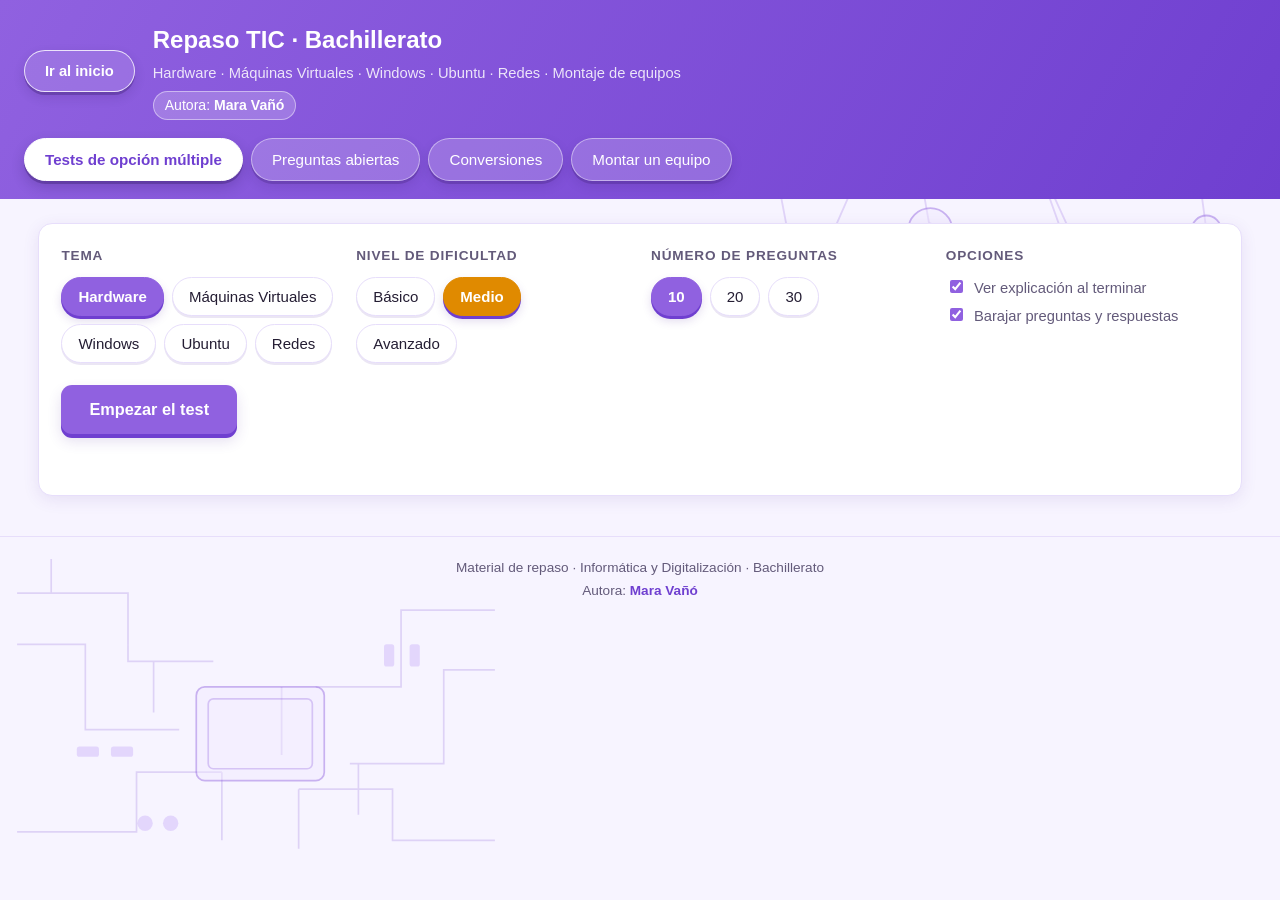
==== app-repasos/index.html @ de8f8660 "Anadir taller de montaje 3D con Three.js incluido sin conexion" ====
<!DOCTYPE html>
<html lang="es">
<head>
<meta charset="UTF-8">
<meta name="viewport" content="width=device-width, initial-scale=1.0">
<title>Repaso TIC · Bachillerato · Mara Vañó</title>
<link rel="stylesheet" href="css/estilos.css">
</head>
<body>

<header class="cabecera">
  <button class="btn-inicio" id="btn-inicio" title="Salir de la actividad y volver al inicio">Ir al inicio</button>
  <div class="cabecera-info">
    <h1>Repaso TIC · Bachillerato</h1>
    <p>Hardware · Máquinas Virtuales · Windows · Ubuntu · Redes · Montaje de equipos</p>
    <p class="autora">Autora: <strong>Mara Vañó</strong></p>
  </div>
  <nav class="nav-modos">
    <button class="btn-nav activo" data-modo="test">Tests de opción múltiple</button>
    <button class="btn-nav" data-modo="abiertas">Preguntas abiertas</button>
    <button class="btn-nav" data-modo="conversiones">Conversiones</button>
    <button class="btn-nav" data-modo="montaje">Montar un equipo</button>
  </nav>
</header>

<main>

  <!-- ================= BLOQUE 1: TESTS ================= -->
  <section id="panel-test" class="panel">

    <div class="config" id="config-test">
      <div class="bloque-config">
        <h2>Tema</h2>
        <div class="chips" id="chips-tema"></div>
      </div>

      <div class="bloque-config">
        <h2>Nivel de dificultad</h2>
        <div class="chips" id="chips-nivel">
          <button class="chip" data-nivel="basico">Básico</button>
          <button class="chip activo" data-nivel="medio">Medio</button>
          <button class="chip" data-nivel="avanzado">Avanzado</button>
        </div>
      </div>

      <div class="bloque-config">
        <h2>Número de preguntas</h2>
        <div class="chips" id="chips-numero">
          <button class="chip activo" data-numero="10">10</button>
          <button class="chip" data-numero="20">20</button>
          <button class="chip" data-numero="30">30</button>
        </div>
      </div>

      <div class="bloque-config">
        <h2>Opciones</h2>
        <label class="opcion"><input type="checkbox" id="chk-explicacion" checked> Ver explicación al terminar</label>
        <label class="opcion"><input type="checkbox" id="chk-aleatorio" checked> Barajar preguntas y respuestas</label>
      </div>

      <button class="btn-grande" id="btn-empezar">Empezar el test</button>
      <p class="aviso" id="aviso-test"></p>
    </div>

    <div class="test-oculto" id="zona-test">
      <div class="barra-progreso">
        <div class="progreso">
          <div class="progreso-relleno" id="barra-avance"></div>
        </div>
        <span id="contador">Pregunta 1 / 10</span>
        <span id="marcador-vivo">Aciertos: 0</span>
        <button class="btn-peq" id="btn-salir">Salir</button>
      </div>

      <div id="contenedor-preguntas"></div>

      <div class="acciones">
        <button class="btn-grande" id="btn-terminar">Terminar y corregir</button>
      </div>
    </div>

    <div class="test-oculto" id="zona-resultado">
      <div class="tarjeta-resultado">
        <h2 id="titulo-resultado"></h2>
        <div class="nota" id="nota-final"></div>
        <p id="detalle-resultado"></p>
        <p class="mensaje-resultado" id="mensaje-resultado"></p>
        <div class="botones-resultado">
          <button class="btn-grande" id="btn-repetir">Repetir test</button>
          <button class="btn-grande secundario" id="btn-cambiar">Cambiar tema o nivel</button>
        </div>
      </div>
      <div id="revision"></div>
    </div>

  </section>

  <!-- ================= BLOQUE 2: PREGUNTAS ABIERTAS ================= -->
  <section id="panel-abiertas" class="panel test-oculto">

    <div class="config" id="config-abiertas">
      <div class="bloque-config">
        <h2>Tema</h2>
        <div class="chips" id="chips-tema-abiertas"></div>
      </div>
      <div class="bloque-config">
        <h2>Nivel de dificultad</h2>
        <div class="chips" id="chips-nivel-abiertas">
          <button class="chip activo" data-nivel="todos">Todos</button>
          <button class="chip" data-nivel="basico">Básico</button>
          <button class="chip" data-nivel="medio">Medio</button>
          <button class="chip" data-nivel="avanzado">Avanzado</button>
        </div>
      </div>
      <button class="btn-grande" id="btn-empezar-abiertas">Empezar</button>
      <p class="aviso" id="aviso-abiertas"></p>
    </div>

    <div class="test-oculto" id="zona-abiertas">
      <div class="barra-progreso">
        <span id="contador-abiertas"></span>
        <span id="marcador-abiertas">Correctas: 0 / 0</span>
        <button class="btn-peq" id="btn-salir-abiertas">Salir</button>
      </div>

      <div class="tarjeta-pregunta" id="tarjeta-abierta">
        <p class="etiqueta-tema" id="etiqueta-abierta"></p>
        <h2 id="enunciado-abierta"></h2>
        <textarea id="respuesta-alumno" rows="3" placeholder="Escribe aquí tu respuesta…"></textarea>
        <div class="acciones">
          <button class="btn-grande" id="btn-comprobar-abierta">Comprobar respuesta</button>
          <button class="btn-grande secundario" id="btn-siguiente-abierta" hidden>Siguiente pregunta</button>
        </div>
        <div class="veredicto test-oculto" id="veredicto">
          <div class="veredicto-icono" id="veredicto-icono"></div>
          <div class="veredicto-texto">
            <strong id="veredicto-titulo"></strong>
            <p id="veredicto-explicacion"></p>
            <p class="respuesta-correcta" id="respuesta-correcta"></p>
          </div>
        </div>
      </div>
    </div>

    <div class="test-oculto" id="zona-resultado-abiertas">
      <div class="tarjeta-resultado">
        <h2>Resultado</h2>
        <div class="nota" id="nota-abiertas"></div>
        <p id="detalle-abiertas"></p>
        <div class="botones-resultado">
          <button class="btn-grande" id="btn-repetir-abiertas">Repetir</button>
          <button class="btn-grande secundario" id="btn-cambiar-abiertas">Cambiar tema</button>
        </div>
      </div>
    </div>

  </section>

  <!-- ================= BLOQUE 3: CONVERSIONES ================= -->
  <section id="panel-conversiones" class="panel test-oculto">

    <div class="conv-intro">
      <h2>Práctica de conversiones</h2>
      <p>Convierte unidades de almacenamiento (GB, MB, KB, TB) en base binaria (1024) y números binarios a decimal.
         Usa la calculadora para ver el resultado y su explicación, o resuelve ejercicios aleatorios.</p>
    </div>

    <div class="conv-grid">

      <!-- Unidades de almacenamiento -->
      <div class="conv-card">
        <h3>Unidades de almacenamiento</h3>

        <div class="conv-bloque">
          <h4>Calculadora</h4>
          <div class="conv-fila">
            <label>Cantidad
              <input type="text" inputmode="decimal" id="conv-valor" value="2.5" placeholder="Ej.: 2.5">
            </label>
            <label>Desde
              <select id="conv-desde">
                <option value="TB">TB</option>
                <option value="GB" selected>GB</option>
                <option value="MB">MB</option>
                <option value="KB">KB</option>
              </select>
            </label>
            <label>Hasta
              <select id="conv-hasta">
                <option value="TB">TB</option>
                <option value="GB">GB</option>
                <option value="MB" selected>MB</option>
                <option value="KB">KB</option>
              </select>
            </label>
          </div>
          <p class="conv-nota">Usamos siempre base binaria: 1 KB = 1024 B, 1 MB = 1024 KB, 1 GB = 1024 MB y 1 TB = 1024 GB.</p>
          <button class="btn-grande" id="btn-calcular-unidades">Calcular</button>
          <div class="conv-resultado">
            <span class="conv-resultado-titulo">Resultado</span>
            <strong id="conv-resultado">—</strong>
          </div>
          <div class="conv-explicacion" id="conv-explicacion"></div>
        </div>

        <div class="conv-bloque">
          <h4>Ejercicio aleatorio</h4>
          <p class="conv-enunciado" id="ej-unidades-enunciado"></p>
          <div class="conv-fila">
            <label>Tu respuesta
              <input type="text" inputmode="decimal" id="ej-unidades-respuesta" placeholder="Solo el número">
            </label>
          </div>
          <div class="acciones">
            <button class="btn-grande" id="btn-ej-unidades-comprobar">Comprobar</button>
            <button class="btn-grande secundario" id="btn-ej-unidades-nuevo">Nuevo ejercicio</button>
          </div>
          <div class="conv-feedback test-oculto" id="ej-unidades-feedback"></div>
          <p class="conv-marcador" id="ej-unidades-marcador">Aciertos: 0 / 0</p>
        </div>
      </div>

      <!-- Binario a decimal -->
      <div class="conv-card">
        <h3>Binario a decimal</h3>

        <div class="conv-bloque">
          <h4>Calculadora</h4>
          <div class="conv-fila">
            <label>Número binario
              <input type="text" id="bin-entrada" value="101101" placeholder="Ej.: 101101">
            </label>
          </div>
          <button class="btn-grande" id="btn-calcular-binario">Convertir a decimal</button>
          <div class="conv-resultado">
            <span class="conv-resultado-titulo">Resultado</span>
            <strong id="bin-resultado">—</strong>
          </div>
          <div class="conv-explicacion" id="bin-explicacion"></div>
        </div>

        <div class="conv-bloque">
          <h4>Ejercicio aleatorio</h4>
          <p class="conv-enunciado" id="ej-bin-enunciado"></p>
          <div class="conv-fila">
            <label>Tu respuesta
              <input type="text" inputmode="numeric" id="ej-bin-respuesta" placeholder="Solo el número">
            </label>
          </div>
          <div class="acciones">
            <button class="btn-grande" id="btn-ej-bin-comprobar">Comprobar</button>
            <button class="btn-grande secundario" id="btn-ej-bin-nuevo">Nuevo ejercicio</button>
          </div>
          <div class="conv-feedback test-oculto" id="ej-bin-feedback"></div>
          <p class="conv-marcador" id="ej-bin-marcador">Aciertos: 0 / 0</p>
        </div>
      </div>

    </div>
  </section>

  <!-- ================= BLOQUE 4: MONTAR UN EQUIPO ================= -->
  <section id="panel-montaje" class="panel test-oculto">

    <div class="conv-intro mont-intro">
      <h2>Prácticas de montaje de un equipo</h2>
      <p>Entra en el taller: arrastra cada pieza a su sitio sobre la placa o dentro de la caja, y comprueba si tu configuración es compatible.</p>
    </div>

    <div class="mont-subnav" id="mont-subnav">
      <button class="chip activo" data-sub="simulador">🔧 Simulador de montaje</button>
      <button class="chip" data-sub="configurador">⚙️ Configurador de equipo</button>
      <button class="chip" data-sub="taller3d">🧊 Taller 3D</button>
    </div>

    <!-- ---------- SIMULADOR ---------- -->
    <div id="mont-simulador">

      <div class="config mont-config" id="mont-config-sim">
        <div class="bloque-config">
          <h2>Práctica</h2>
          <div class="chips" id="mont-practicas"></div>
        </div>
        <div class="bloque-config mont-config-info">
          <h2>Cómo funciona</h2>
          <p>En cada paso aparece una pieza: arrástrala a la zona marcada con el borde morado (o pulsa la pieza y después la zona). Si te equivocas, te explicamos por qué. Tu progreso se guarda en este navegador.</p>
        </div>
        <button class="btn-grande" id="mont-empezar">Empezar el montaje</button>
      </div>

      <div class="test-oculto" id="mont-zona">
        <div class="barra-progreso">
          <span id="mont-contador">Paso 1 / 4</span>
          <div class="progreso"><div class="progreso-relleno" id="mont-barra"></div></div>
          <span id="mont-errores">Errores: 0</span>
          <button class="btn-peq" id="mont-salir">Salir</button>
        </div>

        <div class="mont-layout">
          <div class="mont-card mont-paso-card">
            <p class="etiqueta-tema" id="mont-etiqueta"></p>
            <p class="mont-nota" id="mont-subtitulo"></p>
            <h3 id="mont-paso-titulo"></h3>
            <p id="mont-paso-texto"></p>
            <div class="mont-ayuda test-oculto" id="mont-ayuda-texto"></div>
            <div class="acciones">
              <button class="btn-peq" id="mont-pista">Ver pista</button>
              <button class="btn-peq" id="mont-reiniciar">Empezar de nuevo</button>
            </div>
            <div class="mont-feedback test-oculto" id="mont-feedback"></div>
            <button class="btn-grande test-oculto" id="mont-siguiente">Siguiente paso</button>
          </div>

          <div class="mont-card">
            <h3 class="mont-card-titulo">Banco de trabajo</h3>
            <p class="mont-nota" id="mont-subtitulo"></p>
            <div class="mont-banco" id="mont-banco"></div>
          </div>

          <div class="mont-card">
            <h3 class="mont-card-titulo">Pieza a colocar</h3>
            <p class="mont-nota">Arrastra la pieza a la zona marcada, o pulsa la pieza y después la zona.</p>
            <div id="mont-pieza"></div>
            <h3 class="mont-card-titulo mont-segundo-titulo">Tu equipo</h3>
            <div class="mont-checklist" id="mont-checklist"></div>
            <p class="mont-nota" id="mont-progreso-texto"></p>
          </div>
        </div>
      </div>

      <div class="test-oculto" id="mont-zona-resultado">
        <div class="tarjeta-resultado">
          <h2 id="mont-sim-titulo"></h2>
          <div class="nota" id="mont-sim-nota"></div>
          <p id="mont-sim-detalle"></p>
          <p class="mensaje-resultado" id="mont-sim-mensaje"></p>
          <div class="botones-resultado">
            <button class="btn-grande" id="mont-repetir">Repetir práctica</button>
            <button class="btn-grande secundario" id="mont-cambiar">Cambiar práctica</button>
          </div>
        </div>
        <div id="mont-sim-revision"></div>
      </div>
    </div>

    <!-- ---------- CONFIGURADOR ---------- -->
    <div class="test-oculto" id="mont-configurador">
      <div class="config conf-config">
        <div class="bloque-config">
          <h2>Perfil de uso</h2>
          <div class="chips" id="conf-perfiles">
            <button class="chip activo" data-perfil="ofimatica">Ofimática y estudio</button>
            <button class="chip" data-perfil="estudio">Estudio y gaming ligero</button>
            <button class="chip" data-perfil="gaming">Diseño y gaming</button>
          </div>
        </div>
        <div class="bloque-config">
          <h2>Presupuesto máximo</h2>
          <p class="conf-presupuesto" id="conf-presupuesto">650 €</p>
        </div>
        <div class="bloque-config">
          <h2>Elige los componentes</h2>
          <p class="mont-nota">Para cada categoría, selecciona una opción. Después comprueba si todo es compatible.</p>
        </div>
        <div class="conf-categorias" id="conf-categorias"></div>
      </div>

      <div class="conf-resumen">
        <div class="mont-card">
          <h3 class="mont-card-titulo">Resumen de la configuración</h3>
          <div class="conf-datos">
            <div><span>Total</span><strong id="conf-total">0 €</strong></div>
            <div><span>Consumo estimado</span><strong id="conf-consumo">0 W</strong></div>
            <div><span>Fuente recomendada</span><strong id="conf-necesario">≈ 0 W</strong></div>
          </div>
          <div class="progreso conf-progreso"><div class="conf-barra-relleno" id="conf-barra"></div></div>
          <p class="mont-nota">La barra muestra cuánto presupuesto has gastado. Si se pasa, se pone roja.</p>
          <div class="acciones">
            <button class="btn-grande" id="conf-comprobar">Comprobar configuración</button>
            <button class="btn-grande secundario" id="conf-recomendada">Ver configuración de ejemplo</button>
            <button class="btn-peq" id="conf-limpiar">Limpiar</button>
          </div>
          <div class="mont-feedback test-oculto" id="conf-feedback"></div>
        </div>
      </div>
    </div>

    <!-- ---------- TALLER 3D ---------- -->
    <div class="test-oculto" id="mont-taller3d">

      <div class="config mont-config" id="t3d-config">
        <div class="bloque-config">
          <h2>Práctica 3D</h2>
          <div class="chips" id="t3d-practicas"></div>
        </div>
        <div class="bloque-config mont-config-info">
          <h2>Taller 3D</h2>
          <p>Gira la escena con el ratón y acércate con la rueda. En cada paso pulsa la pieza y después su ranura, que aparece marcada en morado.</p>
        </div>
        <button class="btn-grande" id="t3d-empezar">Empezar el montaje 3D</button>
      </div>

      <div class="test-oculto" id="t3d-zona">
        <div class="barra-progreso">
          <span id="t3d-contador">Paso 1 / 4</span>
          <div class="progreso"><div class="progreso-relleno" id="t3d-barra"></div></div>
          <span id="t3d-errores">Errores: 0</span>
          <button class="btn-peq" id="t3d-reset">Centrar vista</button>
          <button class="btn-peq" id="t3d-salir">Salir</button>
        </div>

        <div class="mont-layout">
          <div class="mont-card mont-paso-card">
            <p class="etiqueta-tema" id="t3d-etiqueta"></p>
            <p class="mont-nota" id="t3d-subtitulo"></p>
            <h3 id="t3d-titulo"></h3>
            <p id="t3d-texto"></p>
            <div class="mont-ayuda test-oculto" id="t3d-ayuda"></div>
            <div class="acciones">
              <button class="btn-peq" id="t3d-pista">Ver pista</button>
              <button class="btn-peq" id="t3d-reiniciar">Empezar de nuevo</button>
            </div>
            <div class="mont-feedback test-oculto" id="t3d-feedback"></div>
            <button class="btn-grande test-oculto" id="t3d-siguiente">Siguiente paso</button>
          </div>

          <div class="mont-card">
            <h3 class="mont-card-titulo">Escena 3D</h3>
            <p class="mont-nota">Arrastra para girar · rueda para acercar · pulsa la pieza y su ranura.</p>
            <div class="t3d-canvas" id="t3d-canvas"></div>
            <p class="mont-nota" style="margin:10px 0 0">Si te cuesta pulsar en 3D, usa estos botones:</p>
            <div class="t3d-slots" id="t3d-slots"></div>
          </div>

          <div class="mont-card">
            <h3 class="mont-card-titulo">Pieza actual</h3>
            <button class="mont-pieza-activa" id="t3d-pieza">
              <span class="mont-pieza-activa-icono">🧩</span>
              <span class="mont-pieza-activa-label" id="t3d-pieza-label"></span>
            </button>
            <h3 class="mont-card-titulo mont-segundo-titulo">Tu equipo</h3>
            <div class="mont-checklist" id="t3d-checklist"></div>
            <p class="mont-nota" id="t3d-progreso"></p>
          </div>
        </div>
      </div>

      <div class="test-oculto" id="t3d-zona-resultado">
        <div class="tarjeta-resultado">
          <h2 id="t3d-titulo-final"></h2>
          <div class="nota" id="t3d-nota"></div>
          <p id="t3d-detalle"></p>
          <p class="mensaje-resultado" id="t3d-mensaje"></p>
          <div class="botones-resultado">
            <button class="btn-grande" id="t3d-repetir">Repetir</button>
            <button class="btn-grande secundario" id="t3d-cambiar">Cambiar práctica</button>
          </div>
        </div>
      </div>
    </div>

  </section>

</main>

<footer>
  <p>Material de repaso · Informática y Digitalización · Bachillerato</p>
  <p class="autora-pie">Autora: <strong>Mara Vañó</strong></p>
</footer>

<!-- Datos: un fichero por tema. Para añadir preguntas, edita solo estos ficheros. -->
<script src="js/datos/hardware.js"></script>
<script src="js/datos/virtualizacion.js"></script>
<script src="js/datos/windows.js"></script>
<script src="js/datos/ubuntu.js"></script>
<script src="js/datos/redes.js"></script>

<!-- Lógica de la aplicación -->
<script src="js/utilidades.js"></script>
<script src="js/test-opcion-multiple.js"></script>
<script src="js/preguntas-abiertas.js"></script>
<script src="js/conversiones.js"></script>
<script src="js/montaje.js"></script>
<script src="js/vendor/three.min.js"></script>
<script src="js/vendor/OrbitControls.js"></script>
<script src="js/taller-3d.js"></script>
<script src="js/app.js"></script>
</body>
</html>
---- app-repasos/css/estilos.css ----
/* =========================================================
   Repaso TIC · Bachillerato
   Hoja de estilos principal
   ========================================================= */

:root{
  --azul:#9061e0;
  --azul-oscuro:#6f3fd0;
  --azul-claro:#f1e9ff;
  --verde:#189a4a;
  --verde-claro:#e4f7eb;
  --rojo:#d92b2b;
  --rojo-claro:#fdeaea;
  --ambar:#e08a00;
  --fondo:#f7f4ff;
  --tarjeta:#ffffff;
  --texto:#241d33;
  --texto-suave:#635a7a;
  --borde:#e7defb;
  --radio:14px;
  --sombra:0 4px 16px rgba(90,50,160,.10);
}

*{box-sizing:border-box}

body{
  margin:0;
  font-family:"Segoe UI",Roboto,Helvetica,Arial,sans-serif;
  background-color:var(--fondo);
  /* Ilustraciones inline (SVG): red de equipos y placa de hardware.
     No requieren internet ni ficheros externos. */
  background-image:
    url("[data-uri]"),
    url("[data-uri]");
  background-repeat:no-repeat,no-repeat;
  background-position:right top,left bottom;
  background-size:min(46vw,620px) auto,min(40vw,520px) auto;
  background-attachment:fixed,fixed;
  color:var(--texto);
  line-height:1.5;
}

/* ---------- Cabecera ---------- */
.cabecera{
  background:linear-gradient(120deg,var(--azul),var(--azul-oscuro));
  color:#fff;
  padding:22px 24px 18px;
  display:flex;
  flex-wrap:wrap;
  gap:18px;
  align-items:center;
  justify-content:space-between;
}
.cabecera h1{margin:0;font-size:1.5rem}
.cabecera-info{margin-right:auto}
.cabecera-info p{margin:4px 0 0;opacity:.85;font-size:.92rem}
.cabecera-info .autora{
  margin-top:7px;
  opacity:1;
  font-size:.88rem;
  background:rgba(255,255,255,.20);
  border:1px solid rgba(255,255,255,.45);
  display:inline-block;
  padding:3px 11px;
  border-radius:999px;
}
.cabecera-info .autora strong{font-weight:700}

.nav-modos{display:flex;gap:8px;flex-wrap:wrap}
.btn-nav{
  background:rgba(255,255,255,.18);
  color:#fff;
  border:1px solid rgba(255,255,255,.45);
  padding:12px 20px;
  border-radius:999px;
  font-size:.95rem;
  font-weight:500;
  cursor:pointer;
  transition:.15s;
  box-shadow:0 3px 0 rgba(45,20,90,.22),0 5px 12px rgba(30,10,70,.12);
}
.btn-nav:hover{background:rgba(255,255,255,.3);transform:translateY(-1px)}
.btn-nav:active{transform:translateY(2px);box-shadow:0 1px 0 rgba(45,20,90,.22)}
.btn-nav.activo{
  background:#fff;color:var(--azul-oscuro);font-weight:700;border-color:#fff;
  box-shadow:0 3px 0 rgba(45,20,90,.3),0 6px 14px rgba(20,5,60,.2);
}
.btn-inicio{
  background:rgba(255,255,255,.12);color:#fff;
  border:1.5px solid rgba(255,255,255,.8);
  padding:12px 20px;border-radius:999px;font-size:.92rem;font-weight:700;
  cursor:pointer;transition:.15s;
  box-shadow:0 3px 0 rgba(45,20,90,.28),0 5px 12px rgba(30,10,70,.14);
}
.btn-inicio:hover{background:rgba(255,255,255,.26);transform:translateY(-1px)}
.btn-inicio:active{transform:translateY(2px);box-shadow:0 1px 0 rgba(45,20,90,.28)}

/* ---------- Estructura ---------- */
main{
  max-width:1600px;
  width:100%;
  margin:0 auto;
  padding:24px clamp(16px,3vw,44px) 40px;
}
.panel{display:block}
.test-oculto{display:none !important}

/* ---------- Bloques de configuración ---------- */
.config{
  background:var(--tarjeta);
  border:1px solid var(--borde);
  border-radius:var(--radio);
  box-shadow:var(--sombra);
  padding:22px;
  display:grid;
  grid-template-columns:repeat(4,minmax(0,1fr));
  gap:22px;
  align-items:start;
}
.bloque-config h2{
  font-size:.85rem;
  text-transform:uppercase;
  letter-spacing:.06em;
  color:var(--texto-suave);
  margin:0 0 10px;
}
.chips{display:flex;flex-wrap:wrap;gap:8px}
.chip{
  background:#fff;
  border:1.5px solid var(--borde);
  color:var(--texto);
  padding:10px 16px;
  border-radius:999px;
  font-size:.94rem;
  cursor:pointer;
  transition:.15s;
  box-shadow:0 2px 0 rgba(90,50,160,.12);
}
.chip:hover{border-color:var(--azul);color:var(--azul);transform:translateY(-1px)}
.chip:active{transform:translateY(2px);box-shadow:none}
.chip.activo{
  background:var(--azul);border-color:var(--azul);color:#fff;font-weight:700;
  box-shadow:0 3px 0 var(--azul-oscuro),0 5px 10px rgba(90,50,160,.18);
}
.chip.nivel-basico.activo{background:var(--verde);border-color:var(--verde)}
.chip.nivel-medio.activo{background:var(--ambar);border-color:var(--ambar)}
.chip.nivel-avanzado.activo{background:var(--rojo);border-color:var(--rojo)}
.chip[disabled]{opacity:.45;cursor:not-allowed}

.opcion{display:block;font-size:.92rem;margin:6px 0;color:var(--texto-suave);cursor:pointer}
.opcion input{margin-right:7px;accent-color:var(--azul)}

.btn-grande{
  background:var(--azul);
  color:#fff;
  border:none;
  padding:15px 28px;
  border-radius:11px;
  font-size:1.02rem;
  font-weight:700;
  cursor:pointer;
  transition:.15s;
  grid-column:1/-1;
  justify-self:start;
  box-shadow:0 4px 0 var(--azul-oscuro),0 7px 14px rgba(90,50,160,.16);
}
.btn-grande:hover{background:var(--azul-oscuro);transform:translateY(-1px)}
.btn-grande:active{transform:translateY(3px);box-shadow:0 1px 0 var(--azul-oscuro)}
.btn-grande.secundario{
  background:#fff;color:var(--azul);border:1.5px solid var(--azul);
  box-shadow:0 4px 0 var(--azul-claro),0 7px 14px rgba(90,50,160,.1);
}
.btn-grande.secundario:hover{background:var(--azul-claro)}
.btn-grande.secundario:active{box-shadow:0 1px 0 var(--azul-claro)}

.aviso{grid-column:1/-1;margin:0;color:var(--rojo);font-size:.9rem;min-height:1.2em}

/* ---------- Barra de progreso ---------- */
.barra-progreso{
  display:flex;
  align-items:center;
  gap:14px;
  background:var(--tarjeta);
  border:1px solid var(--borde);
  border-radius:var(--radio);
  padding:12px 16px;
  margin-bottom:16px;
  box-shadow:var(--sombra);
  flex-wrap:wrap;
  font-size:.92rem;
}
.barra-progreso span{font-weight:600;color:var(--texto-suave)}
.progreso{flex:1;min-width:140px;height:8px;background:var(--borde);border-radius:999px;overflow:hidden}
.progreso-relleno{height:100%;width:0;background:linear-gradient(90deg,var(--azul),#b794f6);transition:width .3s}
.btn-peq{
  background:#fff;border:1.5px solid var(--borde);color:var(--texto-suave);
  padding:8px 14px;border-radius:8px;cursor:pointer;font-size:.86rem;font-weight:600;
  box-shadow:0 2px 0 var(--borde);
}
.btn-peq:hover{border-color:var(--rojo);color:var(--rojo)}
.btn-peq:active{transform:translateY(2px);box-shadow:none}

/* ---------- Preguntas de test ---------- */
.tarjeta-pregunta{
  background:var(--tarjeta);
  border:1px solid var(--borde);
  border-radius:var(--radio);
  box-shadow:var(--sombra);
  padding:22px;
  margin-bottom:16px;
}
.etiqueta-tema{
  display:inline-block;
  background:var(--azul-claro);
  color:var(--azul-oscuro);
  font-size:.75rem;
  font-weight:700;
  text-transform:uppercase;
  letter-spacing:.05em;
  padding:4px 10px;
  border-radius:999px;
  margin:0 0 10px;
}
.num-pregunta{color:var(--texto-suave);font-size:.85rem;margin:0 0 4px;font-weight:600}
.tarjeta-pregunta h3{margin:0 0 16px;font-size:1.05rem;font-weight:600}

.opciones{display:grid;gap:9px}
.opcion-test{
  display:flex;
  align-items:flex-start;
  gap:11px;
  border:1.5px solid var(--borde);
  background:#fdfbff;
  border-radius:10px;
  padding:11px 14px;
  cursor:pointer;
  transition:.12s;
  font-size:.95rem;
}
.opcion-test:hover{border-color:var(--azul);background:var(--azul-claro)}
.opcion-test input{margin-top:3px;accent-color:var(--azul);flex-shrink:0}
.opcion-test.sel{border-color:var(--azul);background:var(--azul-claro);font-weight:600}

/* Estados tras corregir */
.opcion-test.correcta{border-color:var(--verde);background:var(--verde-claro);font-weight:600}
.opcion-test.incorrecta{border-color:var(--rojo);background:var(--rojo-claro)}
.opcion-test.bloqueada{pointer-events:none;opacity:.75}
.opcion-test.correcta.bloqueada{opacity:1}

.explicacion{
  margin-top:14px;
  padding:12px 14px;
  border-radius:10px;
  font-size:.9rem;
  background:#fff8e6;
  border-left:4px solid var(--ambar);
}
.explicacion b{color:var(--ambar)}

.acciones{display:flex;gap:10px;flex-wrap:wrap;margin-top:6px}
.acciones .btn-grande{grid-column:auto;justify-self:auto}

/* ---------- Resultado ---------- */
.tarjeta-resultado{
  background-color:var(--tarjeta);
  background-image:url("[data-uri]");
  background-repeat:no-repeat;
  background-position:right -30px bottom -30px;
  background-size:280px auto;
  border:1px solid var(--borde);
  border-radius:var(--radio);
  box-shadow:var(--sombra);
  padding:28px 22px;
  text-align:center;
  margin-bottom:18px;
}
.tarjeta-resultado h2{margin:0 0 8px}
.nota{
  font-size:3.4rem;
  font-weight:800;
  color:var(--azul);
  margin:6px 0;
}
.nota.sobresaliente{color:var(--verde)}
.nota.suficiente{color:var(--ambar)}
.nota.suspenso{color:var(--rojo)}
.mensaje-resultado{font-size:1.05rem;color:var(--texto-suave);margin-top:4px}
.botones-resultado{display:flex;gap:10px;justify-content:center;flex-wrap:wrap;margin-top:16px}
.botones-resultado .btn-grande{grid-column:auto}

/* ---------- Preguntas abiertas ---------- */
#respuesta-alumno{
  width:100%;
  border:1.5px solid var(--borde);
  border-radius:10px;
  padding:12px 14px;
  font-family:inherit;
  font-size:1rem;
  resize:vertical;
  background:#fdfbff;
}
#respuesta-alumno:focus{outline:none;border-color:var(--azul);background:#fff}

.veredicto{
  display:flex;
  gap:14px;
  align-items:flex-start;
  margin-top:16px;
  padding:16px;
  border-radius:12px;
  border:1.5px solid;
}
.veredicto.ok{background:var(--verde-claro);border-color:var(--verde)}
.veredicto.ko{background:var(--rojo-claro);border-color:var(--rojo)}
.veredicto-icono{font-size:1.9rem;line-height:1}
.veredicto-texto strong{font-size:1.05rem}
.veredicto.ok .veredicto-texto strong{color:var(--verde)}
.veredicto.ko .veredicto-texto strong{color:var(--rojo)}
.veredicto-texto p{margin:5px 0 0;font-size:.93rem;color:var(--texto-suave)}
.respuesta-correcta{font-weight:600;color:var(--texto) !important}

/* ---------- Revisión detallada ---------- */
#revision{display:grid;gap:12px}
.item-revision{
  background:var(--tarjeta);
  border:1px solid var(--borde);
  border-left:5px solid var(--borde);
  border-radius:10px;
  padding:14px 16px;
  font-size:.93rem;
}
.item-revision.ok{border-left-color:var(--verde)}
.item-revision.ko{border-left-color:var(--rojo)}
.item-revision .preg{font-weight:600;margin:0 0 6px}
.item-revision .resp{margin:3px 0;color:var(--texto-suave)}
.item-revision .resp b.ok{color:var(--verde)}
.item-revision .resp b.ko{color:var(--rojo)}

/* ---------- Conversiones ---------- */
.conv-intro{
  background-color:var(--tarjeta);
  background-image:url("[data-uri]");
  background-repeat:no-repeat;
  background-position:right -20px center;
  background-size:270px auto;
  border:1px solid var(--borde);
  border-radius:var(--radio);
  box-shadow:var(--sombra);
  padding:18px 22px;
  margin-bottom:16px;
}
.conv-intro h2{margin:0 0 6px;font-size:1.2rem}
.conv-intro p{margin:0;color:var(--texto-suave);font-size:.93rem}

.conv-grid{display:grid;grid-template-columns:repeat(auto-fit,minmax(330px,1fr));gap:16px}
.conv-card{
  background:var(--tarjeta);
  border:1px solid var(--borde);
  border-radius:var(--radio);
  box-shadow:var(--sombra);
  padding:20px;
}
.conv-card h3{margin:0 0 16px;font-size:1.1rem}
.conv-bloque{
  border-top:1px solid var(--borde);
  padding-top:14px;
  margin-top:14px;
}
.conv-bloque:first-of-type{border-top:none;padding-top:0;margin-top:0}
.conv-bloque h4{
  margin:0 0 10px;font-size:.82rem;text-transform:uppercase;
  letter-spacing:.06em;color:var(--texto-suave);
}
.conv-fila{display:flex;flex-wrap:wrap;gap:10px;align-items:flex-end;margin-bottom:12px}
.conv-fila label{
  display:flex;flex-direction:column;gap:4px;
  font-size:.82rem;font-weight:600;color:var(--texto-suave);flex:1;min-width:92px;
}
.conv-fila input,.conv-fila select{
  width:100%;padding:9px 10px;font:inherit;font-size:.95rem;
  border:1.5px solid var(--borde);border-radius:9px;background:#fdfbff;color:var(--texto);
}
.conv-fila input:focus,.conv-fila select:focus{outline:none;border-color:var(--azul);background:#fff}
.conv-card .btn-grande{padding:13px 22px;font-size:.95rem}

.conv-resultado{
  display:flex;align-items:baseline;gap:10px;flex-wrap:wrap;
  background:var(--azul-claro);border-radius:10px;padding:12px 14px;margin-top:14px;
}
.conv-resultado-titulo{
  font-size:.78rem;text-transform:uppercase;letter-spacing:.05em;color:var(--texto-suave);
}
.conv-resultado strong{font-size:1.4rem;color:var(--azul-oscuro);word-break:break-word}
.conv-explicacion{
  margin-top:10px;padding:11px 13px;font-size:.89rem;line-height:1.55;
  background:#fff8e6;border-left:4px solid var(--ambar);border-radius:9px;
}
.conv-nota{margin:0 0 12px;font-size:.85rem;color:var(--texto-suave);line-height:1.45}
.conv-enunciado{
  background:#fdfbff;border:1px solid var(--borde);border-radius:9px;
  padding:11px 13px;font-size:.95rem;margin:0 0 12px;
}
.conv-feedback{
  margin-top:12px;padding:12px 14px;border-radius:10px;font-size:.92rem;line-height:1.5;
  border:1.5px solid;
}
.conv-feedback.conv-ok{background:var(--verde-claro);border-color:var(--verde)}
.conv-feedback.conv-ko{background:var(--rojo-claro);border-color:var(--rojo)}
.conv-feedback.conv-aviso{background:#fff8e6;border-color:var(--ambar)}
.conv-marcador{margin:10px 0 0;font-size:.85rem;font-weight:600;color:var(--texto-suave)}

/* ---------- Montar un equipo ---------- */
.mont-intro{background-image:none}
.mont-subnav{display:flex;gap:10px;flex-wrap:wrap;margin-bottom:16px}

.mont-config{grid-template-columns:1fr 2fr}
.mont-config-info p{margin:0;font-size:.93rem;color:var(--texto-suave);line-height:1.55}

.mont-layout{
  display:grid;
  grid-template-columns:minmax(260px,.9fr) minmax(320px,1.3fr) minmax(250px,.9fr);
  gap:16px;
  align-items:start;
}
.mont-card{
  background:var(--tarjeta);
  border:1px solid var(--borde);
  border-radius:var(--radio);
  box-shadow:var(--sombra);
  padding:18px;
}
.mont-card-titulo{margin:0 0 12px;font-size:1.05rem}
.mont-nota{margin:0 0 12px;font-size:.85rem;color:var(--texto-suave);line-height:1.5}
.mont-paso-card h3{margin:0 0 8px;font-size:1.05rem}
.mont-paso-card p{font-size:.94rem;line-height:1.55;margin:0 0 10px}
.mont-parcial{
  display:inline-block;background:var(--azul-claro);color:var(--azul-oscuro);
  font-size:.8rem;font-weight:700;padding:4px 10px;border-radius:999px;margin:2px 0 12px !important;
}
.mont-ayuda{
  margin:12px 0;padding:11px 13px;font-size:.89rem;line-height:1.55;
  background:#fff8e6;border-left:4px solid var(--ambar);border-radius:9px;
}
.mont-feedback{
  margin-top:14px;padding:12px 14px;border-radius:10px;
  font-size:.9rem;line-height:1.55;border:1.5px solid;
}
.mont-feedback.ok{background:var(--verde-claro);border-color:var(--verde)}
.mont-feedback.ko{background:var(--rojo-claro);border-color:var(--rojo)}
.mont-feedback.aviso{background:#fff8e6;border-color:var(--ambar)}
.mont-feedback ul{margin:8px 0 0;padding-left:20px}
.mont-feedback li{margin:3px 0}
.mont-paso-card .btn-grande{grid-column:auto;justify-self:start;margin-top:14px}

.mont-board{
  display:grid;
  grid-template-columns:repeat(auto-fit,minmax(130px,1fr));
  gap:10px;
  padding:14px;
  border:2px solid #cfe3cf;
  border-radius:12px;
  background-color:#eff7ef;
  background-image:repeating-linear-gradient(0deg,rgba(24,154,74,.05) 0 1px,transparent 1px 22px),
                   repeating-linear-gradient(90deg,rgba(24,154,74,.05) 0 1px,transparent 1px 22px);
}
.mont-slot{
  min-height:88px;
  display:flex;flex-direction:column;align-items:center;justify-content:center;
  gap:4px;text-align:center;padding:8px;
  background:rgba(255,255,255,.95);
  border:1.5px dashed #9dbb9d;border-radius:10px;
  cursor:pointer;transition:.15s;color:var(--texto);font:inherit;
  box-shadow:0 2px 0 rgba(24,154,74,.10);
}
.mont-slot:hover{border-color:var(--azul);transform:translateY(-1px)}
.mont-slot.requerido{border-color:var(--azul);border-style:solid;box-shadow:0 0 0 3px var(--azul-claro)}
.mont-slot.ocupado{border-style:solid;border-color:var(--verde);background:var(--verde-claro)}
.mont-slot.bloqueado{pointer-events:none;opacity:.92}
.mont-slot-icono{font-size:1.5rem;line-height:1}
.mont-slot-label{font-size:.78rem;font-weight:700;line-height:1.25}
.mont-slot-chips{display:flex;flex-direction:column;gap:3px;align-items:center}
.mont-chip{
  background:var(--verde);color:#fff;font-size:.7rem;font-weight:600;
  padding:2px 7px;border-radius:999px;line-height:1.3;
}

.mont-piezas{display:grid;grid-template-columns:repeat(auto-fill,minmax(125px,1fr));gap:8px;max-height:440px;overflow:auto;padding-right:2px}
.mont-pieza{
  display:flex;flex-direction:column;align-items:center;justify-content:center;
  gap:5px;text-align:center;padding:10px 6px;min-height:76px;
  background:#fdfbff;border:1.5px solid var(--borde);border-radius:10px;
  cursor:pointer;transition:.12s;color:var(--texto);font:inherit;font-size:.8rem;
}
.mont-pieza:hover{border-color:var(--azul);background:var(--azul-claro)}
.mont-pieza.seleccionada{
  border-color:var(--azul);background:var(--azul-claro);font-weight:700;
  box-shadow:0 0 0 3px var(--azul);transform:translateY(-1px);
}
.mont-pieza.usada{opacity:.5;background:#f4f2f7}
.mont-pieza-icono{font-size:1.45rem;line-height:1}
.mont-pieza-label{line-height:1.25}

/* Configurador */
.conf-config{grid-template-columns:1fr 1fr}
.conf-presupuesto{margin:0;font-size:1.8rem;font-weight:800;color:var(--verde)}
.conf-categorias{
  grid-column:1/-1;
  display:grid;grid-template-columns:repeat(auto-fit,minmax(195px,1fr));gap:12px;
}
.conf-card{background:#fdfbff;border:1px solid var(--borde);border-radius:11px;padding:13px}
.conf-card h4{margin:0 0 9px;font-size:.88rem;color:var(--texto-suave)}
.conf-card select{
  width:100%;padding:9px 10px;font:inherit;font-size:.88rem;
  border:1.5px solid var(--borde);border-radius:9px;background:#fff;color:var(--texto);
}
.conf-card select:focus{outline:none;border-color:var(--azul)}
.conf-resumen{margin-top:16px}
.conf-resumen .mont-card{max-width:700px}
.conf-datos{display:grid;grid-template-columns:repeat(auto-fit,minmax(160px,1fr));gap:10px}
.conf-datos div{
  background:var(--azul-claro);border-radius:9px;padding:10px 12px;
  display:flex;flex-direction:column;gap:2px;
}
.conf-datos span{font-size:.76rem;text-transform:uppercase;letter-spacing:.04em;color:var(--texto-suave)}
.conf-datos strong{font-size:1.2rem;color:var(--azul-oscuro)}
.conf-progreso{width:100%;margin:16px 0 6px}
.conf-barra-relleno{height:100%;width:0;background:linear-gradient(90deg,var(--verde),#7ed6a5);transition:width .3s}
.conf-barra-relleno.excedido{background:linear-gradient(90deg,var(--rojo),#ff9b9b)}
.conf-correcto{color:var(--verde);font-weight:600}

/* ---------- Simulador sencillo: elige una pieza ---------- */
.mont-opciones{display:grid;gap:10px}
.mont-opcion{
  display:flex;align-items:center;gap:12px;width:100%;
  background:#fff;border:2px solid var(--borde);border-radius:12px;
  padding:14px 16px;font:inherit;font-size:1rem;font-weight:600;color:var(--texto);
  cursor:pointer;text-align:left;transition:.15s;box-shadow:0 3px 0 var(--borde);
}
.mont-opcion:hover{border-color:var(--azul);background:var(--azul-claro);transform:translateY(-1px)}
.mont-opcion-icono{font-size:1.8rem;line-height:1;flex-shrink:0}
.mont-opcion.correcta{border-color:var(--verde);background:var(--verde-claro);box-shadow:0 3px 0 var(--verde)}
.mont-opcion.incorrecta{border-color:var(--rojo);background:var(--rojo-claro);box-shadow:0 3px 0 var(--rojo)}
.mont-opcion.bloqueada{pointer-events:none;opacity:.75}
.mont-opcion.correcta.bloqueada{opacity:1}

.mont-checklist{display:grid;gap:8px}
.mont-check-item{
  display:flex;align-items:center;gap:10px;padding:9px 11px;
  border:1.5px solid var(--borde);border-radius:10px;background:#fdfbff;
  font-size:.9rem;color:var(--texto-suave);
}
.mont-check-item.actual{border-color:var(--azul);background:var(--azul-claro);color:var(--texto);font-weight:700}
.mont-check-item.hecho{border-color:var(--verde);background:var(--verde-claro);color:var(--verde);font-weight:600}
.mont-check-icono{
  width:24px;height:24px;display:grid;place-items:center;border-radius:50%;
  background:#fff;border:1.5px solid var(--borde);font-size:.85rem;flex-shrink:0;
}
.mont-check-item.hecho .mont-check-icono{background:var(--verde);border-color:var(--verde);color:#fff;font-weight:700}

/* ---------- Taller visual: arrastrar piezas ---------- */
.mont-banco{
  display:grid;grid-template-columns:repeat(2,minmax(0,1fr));gap:12px;
  padding:16px;border:3px solid #cfe3cf;border-radius:14px;
  background-color:#eff7ef;
  background-image:repeating-linear-gradient(0deg,rgba(24,154,74,.06) 0 1px,transparent 1px 24px),
                   repeating-linear-gradient(90deg,rgba(24,154,74,.06) 0 1px,transparent 1px 24px);
}
.mont-zona{
  min-height:115px;display:flex;flex-direction:column;align-items:center;justify-content:center;
  gap:5px;text-align:center;padding:10px;
  background:rgba(255,255,255,.95);border:2px dashed #9dbb9d;border-radius:12px;
  font:inherit;color:var(--texto);transition:.15s;
}
.mont-zona:hover{border-color:var(--azul);transform:translateY(-1px)}
.mont-zona.destacada{
  border:2px solid var(--azul);background:#fff;
  box-shadow:0 0 0 4px var(--azul-claro);animation:mont-brillo 1.8s ease-in-out infinite;
}
.mont-zona.arrastrando{background:var(--azul-claro);transform:scale(1.03)}
.mont-zona.ocupada{border-style:solid;border-color:var(--verde);background:var(--verde-claro)}
.mont-zona-icono{font-size:2rem;line-height:1}
.mont-zona-label{font-size:.85rem;font-weight:700;line-height:1.25}
.mont-instalada{
  background:var(--verde);color:#fff;font-size:.72rem;font-weight:700;
  padding:3px 9px;border-radius:999px;line-height:1.3;
}
@keyframes mont-brillo{
  0%,100%{box-shadow:0 0 0 3px var(--azul-claro)}
  50%{box-shadow:0 0 0 8px rgba(144,97,224,.14)}
}
.mont-pieza-activa{
  display:flex;align-items:center;gap:14px;
  background:#fff;border:2px solid var(--azul);border-radius:14px;
  padding:15px 16px;cursor:grab;user-select:none;
  box-shadow:0 4px 0 var(--azul-claro),0 8px 16px rgba(90,50,160,.14);
}
.mont-pieza-activa:active{cursor:grabbing}
.mont-pieza-activa-icono{font-size:2.4rem;line-height:1;flex-shrink:0}
.mont-pieza-activa-label{font-size:1.02rem;font-weight:700}
.mont-pieza-activa.colocada{border-color:var(--verde);opacity:.75;cursor:default}
.mont-segundo-titulo{margin-top:20px !important}

/* ---------- Escena 3D ---------- */
.t3d-canvas{
  width:100%;height:420px;border-radius:12px;overflow:hidden;
  border:1px solid var(--borde);
  background:linear-gradient(180deg,#f3edff 0%,#e9f5ea 100%);
}
.t3d-canvas canvas{display:block;width:100%;height:100%}
.t3d-slots{display:flex;flex-wrap:wrap;gap:6px;margin-top:6px}
.t3d-slots .btn-peq.destacado{border-color:var(--azul);color:var(--azul);background:var(--azul-claro)}
#t3d-pieza{width:100%;justify-content:flex-start;text-align:left}
#t3d-pieza.seleccionada{border-color:var(--verde);background:var(--verde-claro);box-shadow:0 0 0 3px var(--verde)}

footer{
  text-align:center;
  padding:18px;
  color:var(--texto-suave);
  font-size:.85rem;
  border-top:1px solid var(--borde);
}
footer p{margin:3px 0}
footer .autora-pie strong{color:var(--azul-oscuro)}

@media (max-width:1100px){
  .config{grid-template-columns:repeat(2,minmax(0,1fr))}
}

@media (max-width:640px){
  .config{grid-template-columns:1fr}
  .cabecera{flex-direction:column;align-items:flex-start}
  .nota{font-size:2.6rem}
  body{background-size:90vw auto,80vw auto;background-attachment:scroll,scroll}
  .conv-intro,.tarjeta-resultado{background-image:none}
}

@media (max-width:1100px){
  .mont-layout{grid-template-columns:1fr 1fr}
  .mont-layout .mont-paso-card{grid-column:1/-1}
  .mont-piezas{max-height:none}
}

@media (max-width:760px){
  .mont-layout,.mont-config,.conf-config{grid-template-columns:1fr}
  .conf-categorias{grid-column:auto}
  .mont-slot{min-height:74px}
}
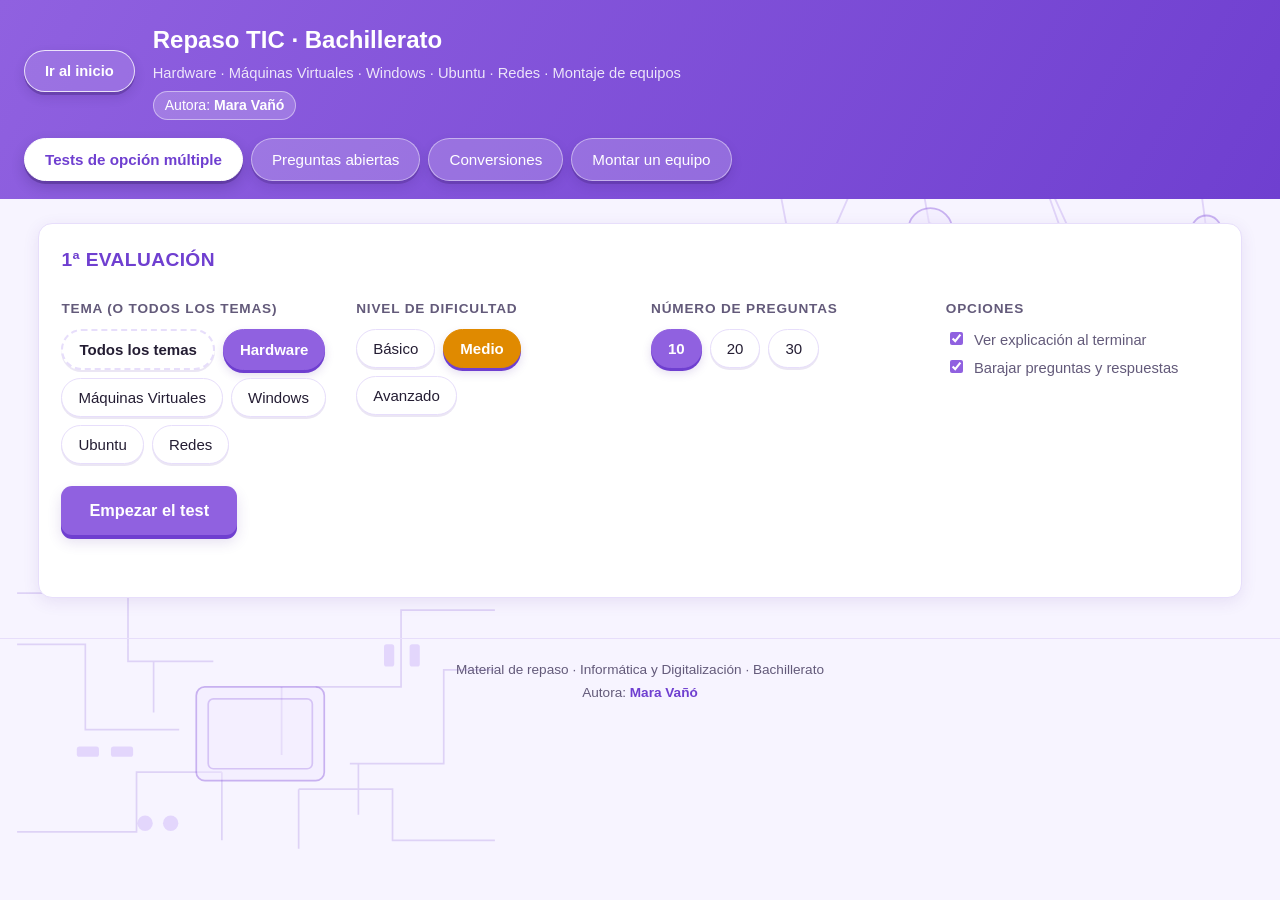
==== commit 71f78107: "Anadir titulo 1a evaluacion y opcion Todos los temas en el test" ====
--- a/app-repasos/index.html
+++ b/app-repasos/index.html
@@ -29,8 +29,9 @@
   <section id="panel-test" class="panel">
 
     <div class="config" id="config-test">
+      <h2 class="evaluacion-titulo">1ª EVALUACIÓN</h2>
       <div class="bloque-config">
-        <h2>Tema</h2>
+        <h2>Tema (o todos los temas)</h2>
         <div class="chips" id="chips-tema"></div>
       </div>
 
@@ -264,17 +265,73 @@
 
     <div class="conv-intro mont-intro">
       <h2>Prácticas de montaje de un equipo</h2>
-      <p>Entra en el taller: arrastra cada pieza a su sitio sobre la placa o dentro de la caja, y comprueba si tu configuración es compatible.</p>
+      <p>Practica el montaje de un PC con el taller de Eniun, o comprueba si tu configuración es compatible. Si quieres algo más avanzado, los talleres 2D y 3D están al final.</p>
     </div>
 
     <div class="mont-subnav" id="mont-subnav">
-      <button class="chip activo" data-sub="simulador">🔧 Simulador de montaje</button>
+      <button class="chip activo" data-sub="eniun">🌐 Eniun PC Lab (recomendado)</button>
       <button class="chip" data-sub="configurador">⚙️ Configurador de equipo</button>
-      <button class="chip" data-sub="taller3d">🧊 Taller 3D</button>
-    </div>
-
-    <!-- ---------- SIMULADOR ---------- -->
-    <div id="mont-simulador">
+      <button class="chip" data-sub="avanzado">🔧 Modo avanzado (2D y 3D)</button>
+    </div>
+
+    <!-- ---------- AYUDA SIEMPRE VISIBLE ---------- -->
+    <div class="mont-ayuda-general" id="mont-ayuda-general">
+      <div class="mont-ayuda-cabecera">
+        <h3>❓ ¿Qué hace cada botón?</h3>
+        <button class="btn-peq" id="mont-ayuda-toggle">Ocultar ayuda</button>
+      </div>
+      <div class="mont-ayuda-grid" id="mont-ayuda-contenido">
+        <div class="mont-ayuda-card">
+          <span class="mont-ayuda-icono">🌐</span>
+          <strong>Eniun PC Lab (recomendado)</strong>
+          <p>Se abre el simulador 3D de Eniun en una pestaña nueva. Necesita internet. Es el más completo: montaje paso a paso, tests y certificado.</p>
+        </div>
+        <div class="mont-ayuda-card">
+          <span class="mont-ayuda-icono">⚙️</span>
+          <strong>Configurador de equipo</strong>
+          <p>Aquí no hay que montar nada: eliges CPU, placa, RAM, disco, gráfica, fuente y caja. La web comprueba si son compatibles y si caben en el presupuesto.</p>
+        </div>
+        <div class="mont-ayuda-card">
+          <span class="mont-ayuda-icono">🔧</span>
+          <strong>Modo avanzado (2D y 3D)</strong>
+          <p>Son dos talleres de esta web, sin internet. Primero eliges <em>Taller 2D</em> o <em>Taller 3D</em> y después haces clic en «Empezar».</p>
+        </div>
+      </div>
+    </div>
+
+    <!-- ---------- ENIUN PC LAB: OPCIÓN PRINCIPAL ---------- -->
+    <div id="mont-eniun">
+      <div class="mont-card eniun-card">
+        <p class="etiqueta-tema">Recomendado para Bachillerato</p>
+        <h3>Simulador de montaje de PC de Eniun</h3>
+        <p>Un taller 3D muy completo donde puedes montar un equipo paso a paso: instalar el procesador, la memoria RAM, el SSD M.2 y el disipador; colocar la placa y la fuente en la caja; conectar los cables y la gráfica; ampliar el almacenamiento y cambiar la pasta térmica.</p>
+        <ul class="eniun-lista">
+          <li>Instrucciones cortas y ayudas en cada paso.</li>
+          <li>Si te equivocas, te explica el error.</li>
+          <li>El progreso se guarda en el navegador.</li>
+          <li>Incluye tests y certificado al superarlos.</li>
+        </ul>
+        <p class="mont-nota">Se abre en una pestaña nueva y necesita conexión a internet. Contenido de Eniun, no de este sitio.</p>
+        <a class="btn-grande eniun-btn" href="https://pclab.eniun.com/" target="_blank" rel="noopener noreferrer">Abrir Eniun PC Lab ↗</a>
+      </div>
+    </div>
+
+    <!-- ---------- MODO AVANZADO ---------- -->
+    <div class="test-oculto mont-avanzado-cabecera" id="mont-avanzado-cabecera">
+        <h3>Talleres avanzados de este sitio</h3>
+        <p class="mont-nota">Elige uno de los dos botones y después pulsa «Empezar». Funcionan sin internet.</p>
+        <ul class="mont-ayuda-lista">
+          <li><strong>Taller 2D:</strong> arrastra la pieza a la zona marcada en morado (o pulsa la pieza y después la zona).</li>
+          <li><strong>Taller 3D:</strong> gira con el ratón y acerca con la rueda; pulsa la pieza y su ranura. Si te cuesta, usa los botones con los nombres de las ranuras.</li>
+        </ul>
+        <div class="mont-subnav mont-subnav-pequeno">
+          <button class="chip activo" data-avanzado="simulador">Taller 2D</button>
+          <button class="chip" data-avanzado="taller3d">Taller 3D</button>
+        </div>
+      </div>
+
+      <!-- ---------- SIMULADOR 2D ---------- -->
+      <div id="mont-simulador">
 
       <div class="config mont-config" id="mont-config-sim">
         <div class="bloque-config">
@@ -345,6 +402,9 @@
 
     <!-- ---------- CONFIGURADOR ---------- -->
     <div class="test-oculto" id="mont-configurador">
+      <div class="mont-ayuda-contexto">
+        <strong>Cómo usarlo:</strong> ① elige un perfil (cambia el presupuesto) → ② elige un componente en cada lista → ③ pulsa «Comprobar configuración». Si algo no encaja, te dirá qué falla. Puedes usar «Ver configuración de ejemplo» si te atascas.
+      </div>
       <div class="config conf-config">
         <div class="bloque-config">
           <h2>Perfil de uso</h2>
--- a/app-repasos/css/estilos.css
+++ b/app-repasos/css/estilos.css
@@ -117,6 +117,10 @@
   gap:22px;
   align-items:start;
 }
+.evaluacion-titulo{
+  grid-column:1/-1;margin:0 0 2px;font-size:1.2rem;font-weight:800;
+  color:var(--azul-oscuro);letter-spacing:.02em;
+}
 .bloque-config h2{
   font-size:.85rem;
   text-transform:uppercase;
@@ -146,6 +150,7 @@
 .chip.nivel-medio.activo{background:var(--ambar);border-color:var(--ambar)}
 .chip.nivel-avanzado.activo{background:var(--rojo);border-color:var(--rojo)}
 .chip[disabled]{opacity:.45;cursor:not-allowed}
+.chip-todos{border-style:dashed;border-width:2px;font-weight:700}
 
 .opcion{display:block;font-size:.92rem;margin:6px 0;color:var(--texto-suave);cursor:pointer}
 .opcion input{margin-right:7px;accent-color:var(--azul)}
@@ -331,6 +336,10 @@
 }
 .item-revision.ok{border-left-color:var(--verde)}
 .item-revision.ko{border-left-color:var(--rojo)}
+.tema-tag{
+  display:inline-block;background:var(--azul-claro);color:var(--azul-oscuro);
+  font-size:.72rem;font-weight:700;padding:2px 8px;border-radius:999px;margin:0 0 6px;
+}
 .item-revision .preg{font-weight:600;margin:0 0 6px}
 .item-revision .resp{margin:3px 0;color:var(--texto-suave)}
 .item-revision .resp b.ok{color:var(--verde)}
@@ -411,6 +420,28 @@
 
 /* ---------- Montar un equipo ---------- */
 .mont-intro{background-image:none}
+/* Ayuda visible dentro del bloque de montaje */
+.mont-ayuda-general{
+  background:var(--tarjeta);border:1px solid var(--borde);border-radius:var(--radio);
+  box-shadow:var(--sombra);padding:16px 20px;margin-bottom:16px;
+}
+.mont-ayuda-cabecera{display:flex;align-items:center;justify-content:space-between;gap:12px;flex-wrap:wrap}
+.mont-ayuda-cabecera h3{margin:0;font-size:1rem;color:var(--azul-oscuro)}
+.mont-ayuda-grid{display:grid;grid-template-columns:repeat(auto-fit,minmax(220px,1fr));gap:12px;margin-top:14px}
+.mont-ayuda-card{
+  background:#fdfbff;border:1px solid var(--borde);border-radius:11px;padding:13px 14px;
+}
+.mont-ayuda-card strong{display:block;margin:6px 0 5px;font-size:.94rem}
+.mont-ayuda-card p{margin:0;font-size:.85rem;color:var(--suave);line-height:1.5}
+.mont-ayuda-icono{font-size:1.4rem;line-height:1}
+.mont-ayuda-contexto{
+  background:#fff8e6;border-left:4px solid var(--ambar);border-radius:9px;
+  padding:12px 14px;margin-bottom:16px;font-size:.9rem;line-height:1.55;
+}
+.mont-ayuda-contexto strong{color:var(--ambar)}
+.mont-ayuda-lista{margin:8px 0 14px;padding-left:20px;font-size:.88rem;line-height:1.55;color:var(--suave)}
+.mont-ayuda-lista li{margin:4px 0}
+.mont-ayuda-lista strong{color:var(--texto)}
 .mont-subnav{display:flex;gap:10px;flex-wrap:wrap;margin-bottom:16px}
 
 .mont-config{grid-template-columns:1fr 2fr}
@@ -612,6 +643,24 @@
 #t3d-pieza{width:100%;justify-content:flex-start;text-align:left}
 #t3d-pieza.seleccionada{border-color:var(--verde);background:var(--verde-claro);box-shadow:0 0 0 3px var(--verde)}
 
+/* ---------- Eniun PC Lab: opción principal ---------- */
+.eniun-card{max-width:820px;margin:0 auto}
+.eniun-card h3{margin:6px 0 10px;font-size:1.25rem}
+.eniun-card p{font-size:.96rem;line-height:1.6;margin:0 0 12px}
+.eniun-lista{margin:0 0 16px;padding-left:22px;font-size:.94rem;line-height:1.7}
+.eniun-lista li{margin:3px 0}
+.eniun-btn{
+  display:inline-block;text-decoration:none;grid-column:auto;justify-self:auto;
+  font-size:1.1rem;padding:16px 30px;
+}
+.mont-avanzado-cabecera{
+  background:var(--tarjeta);border:1px dashed var(--borde);border-radius:var(--radio);
+  padding:16px 20px;margin-bottom:16px;
+}
+.mont-avanzado-cabecera h3{margin:0 0 6px;font-size:1.05rem}
+.mont-avanzado-cabecera .mont-nota{margin:0 0 12px}
+.mont-subnav-pequeno{margin-bottom:0}
+
 footer{
   text-align:center;
   padding:18px;
